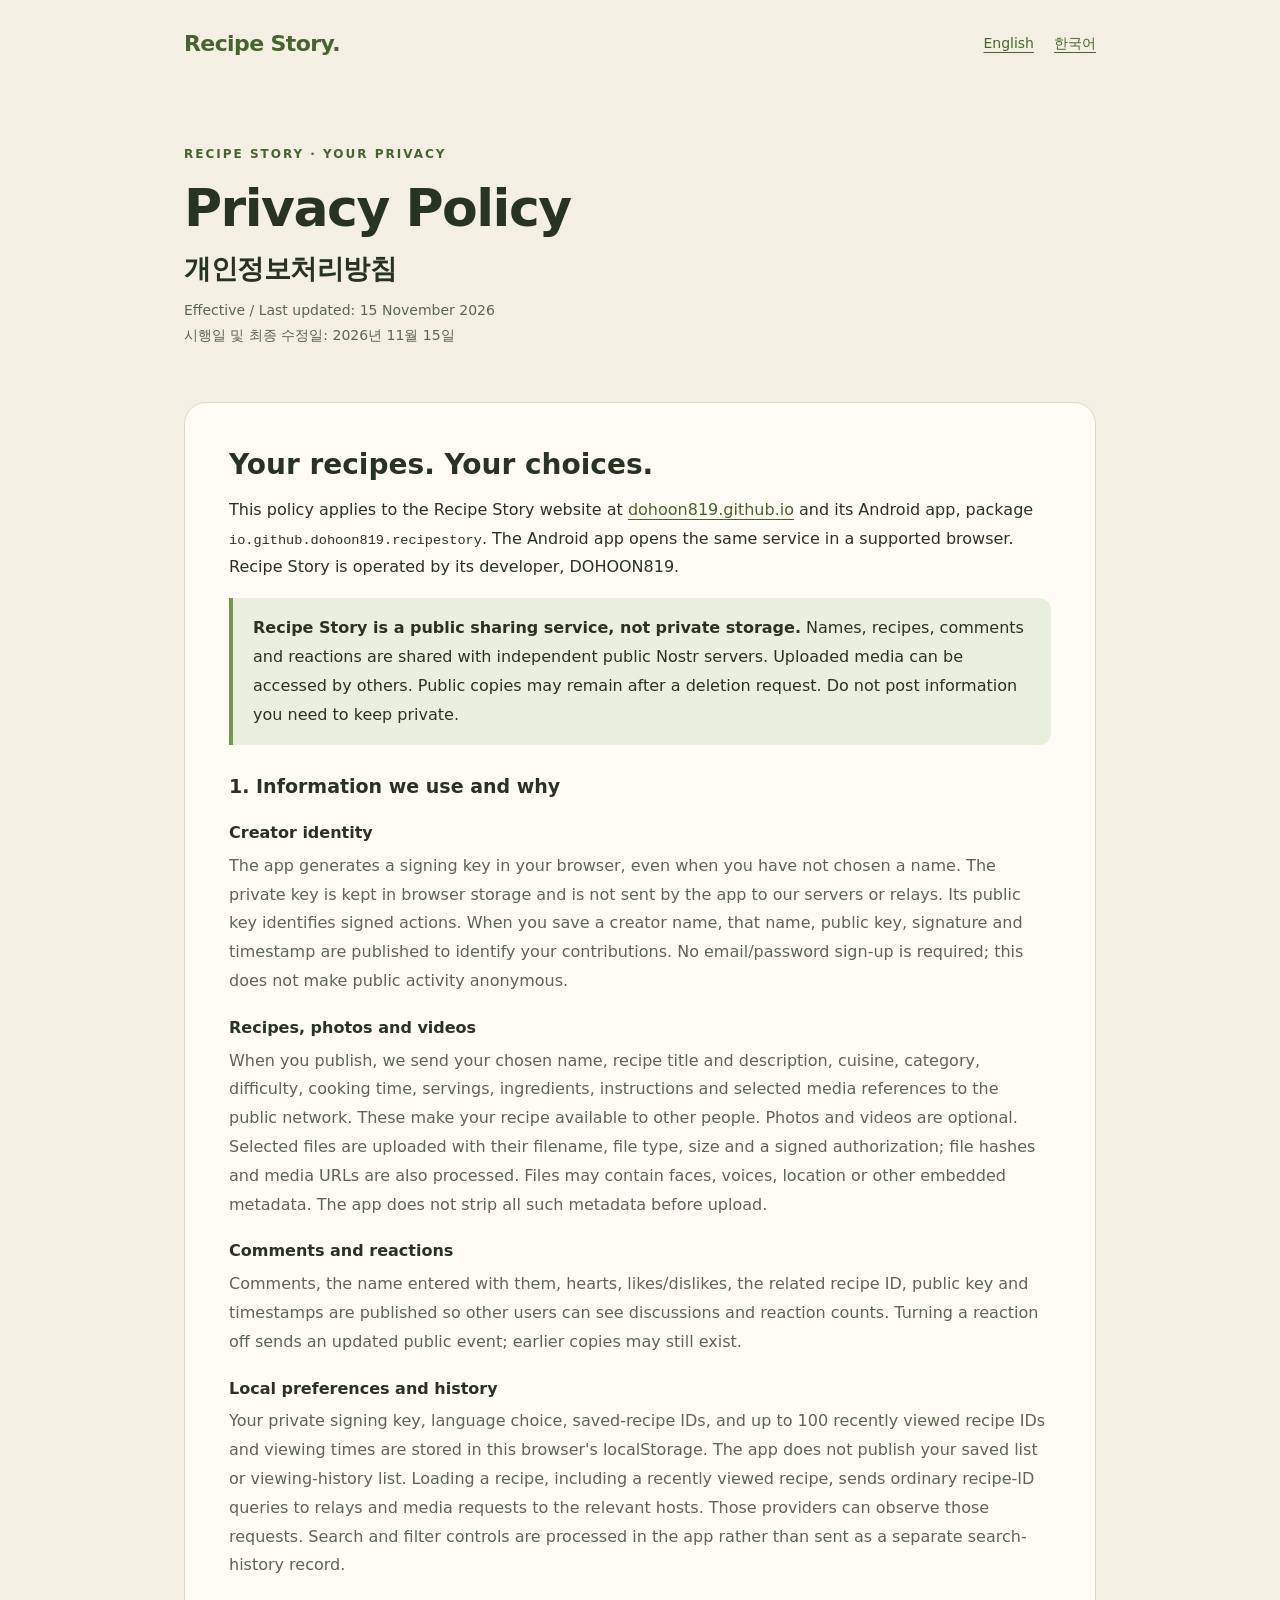
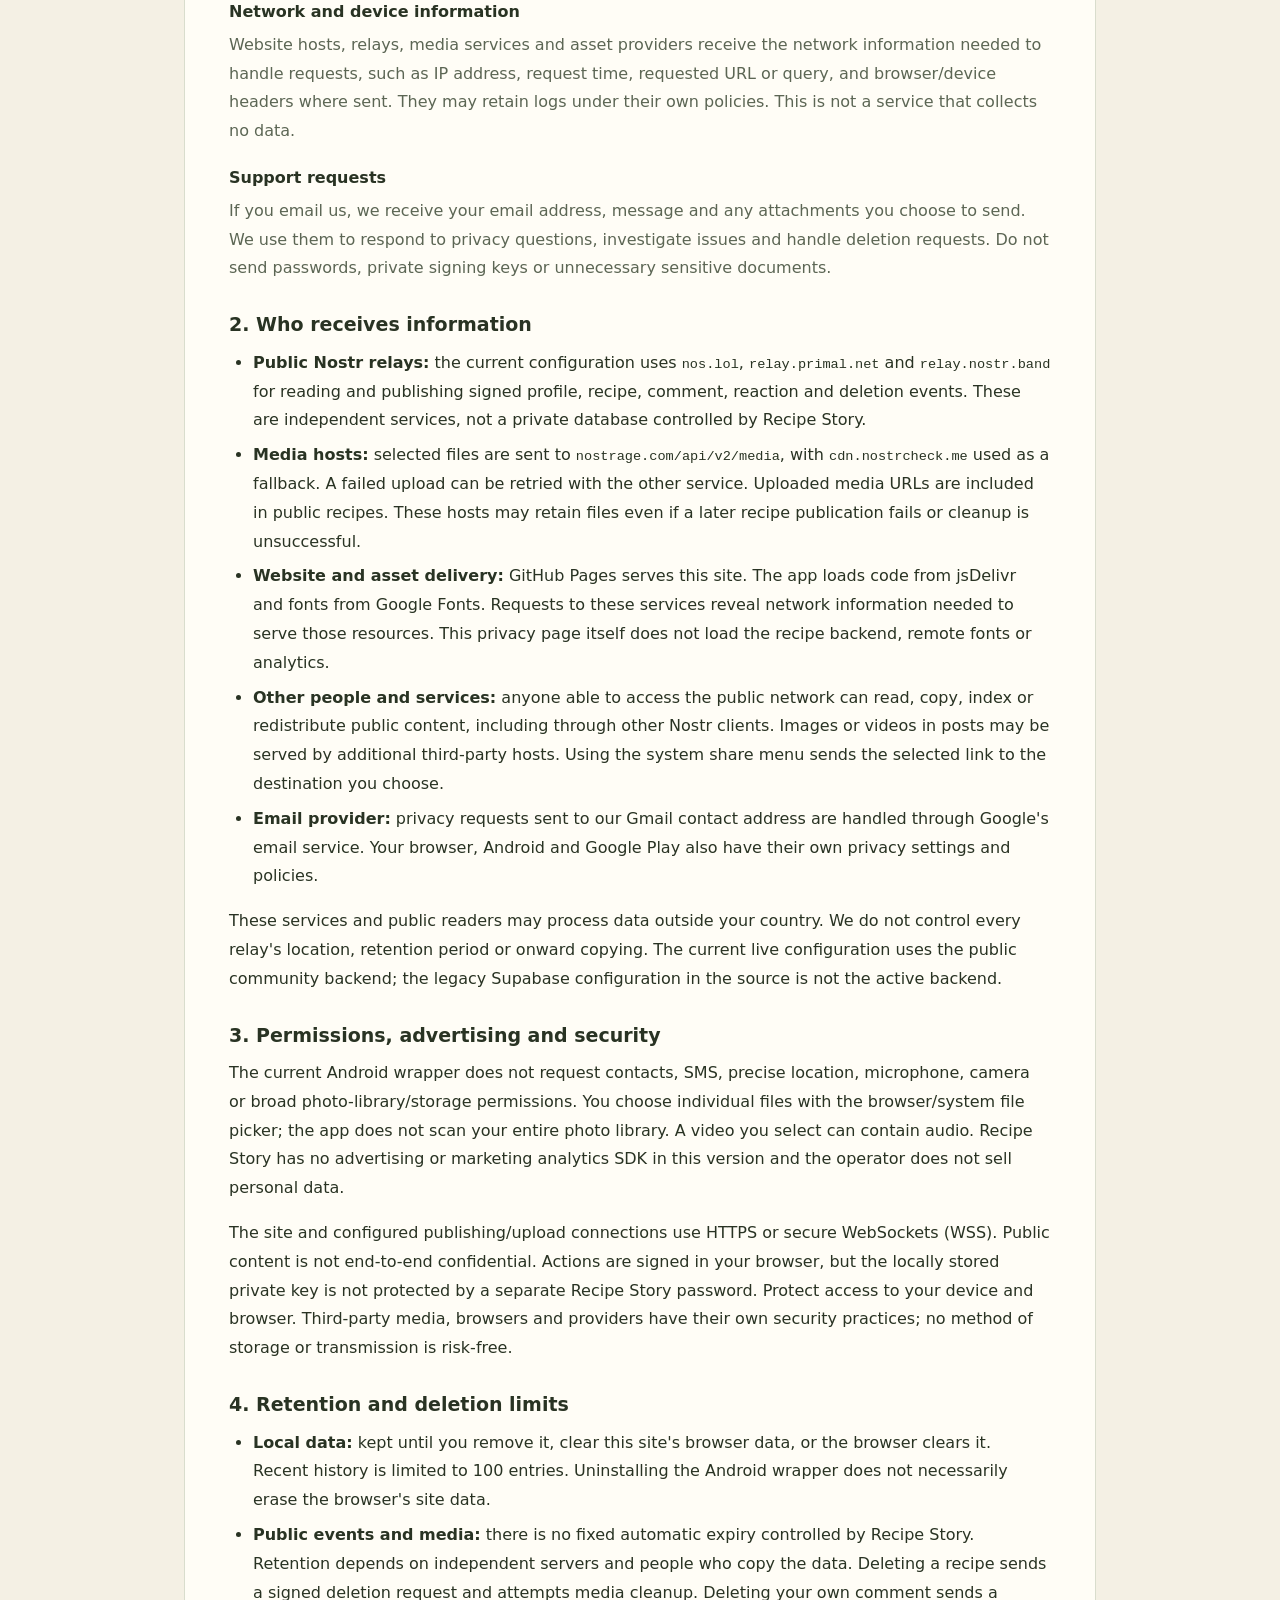
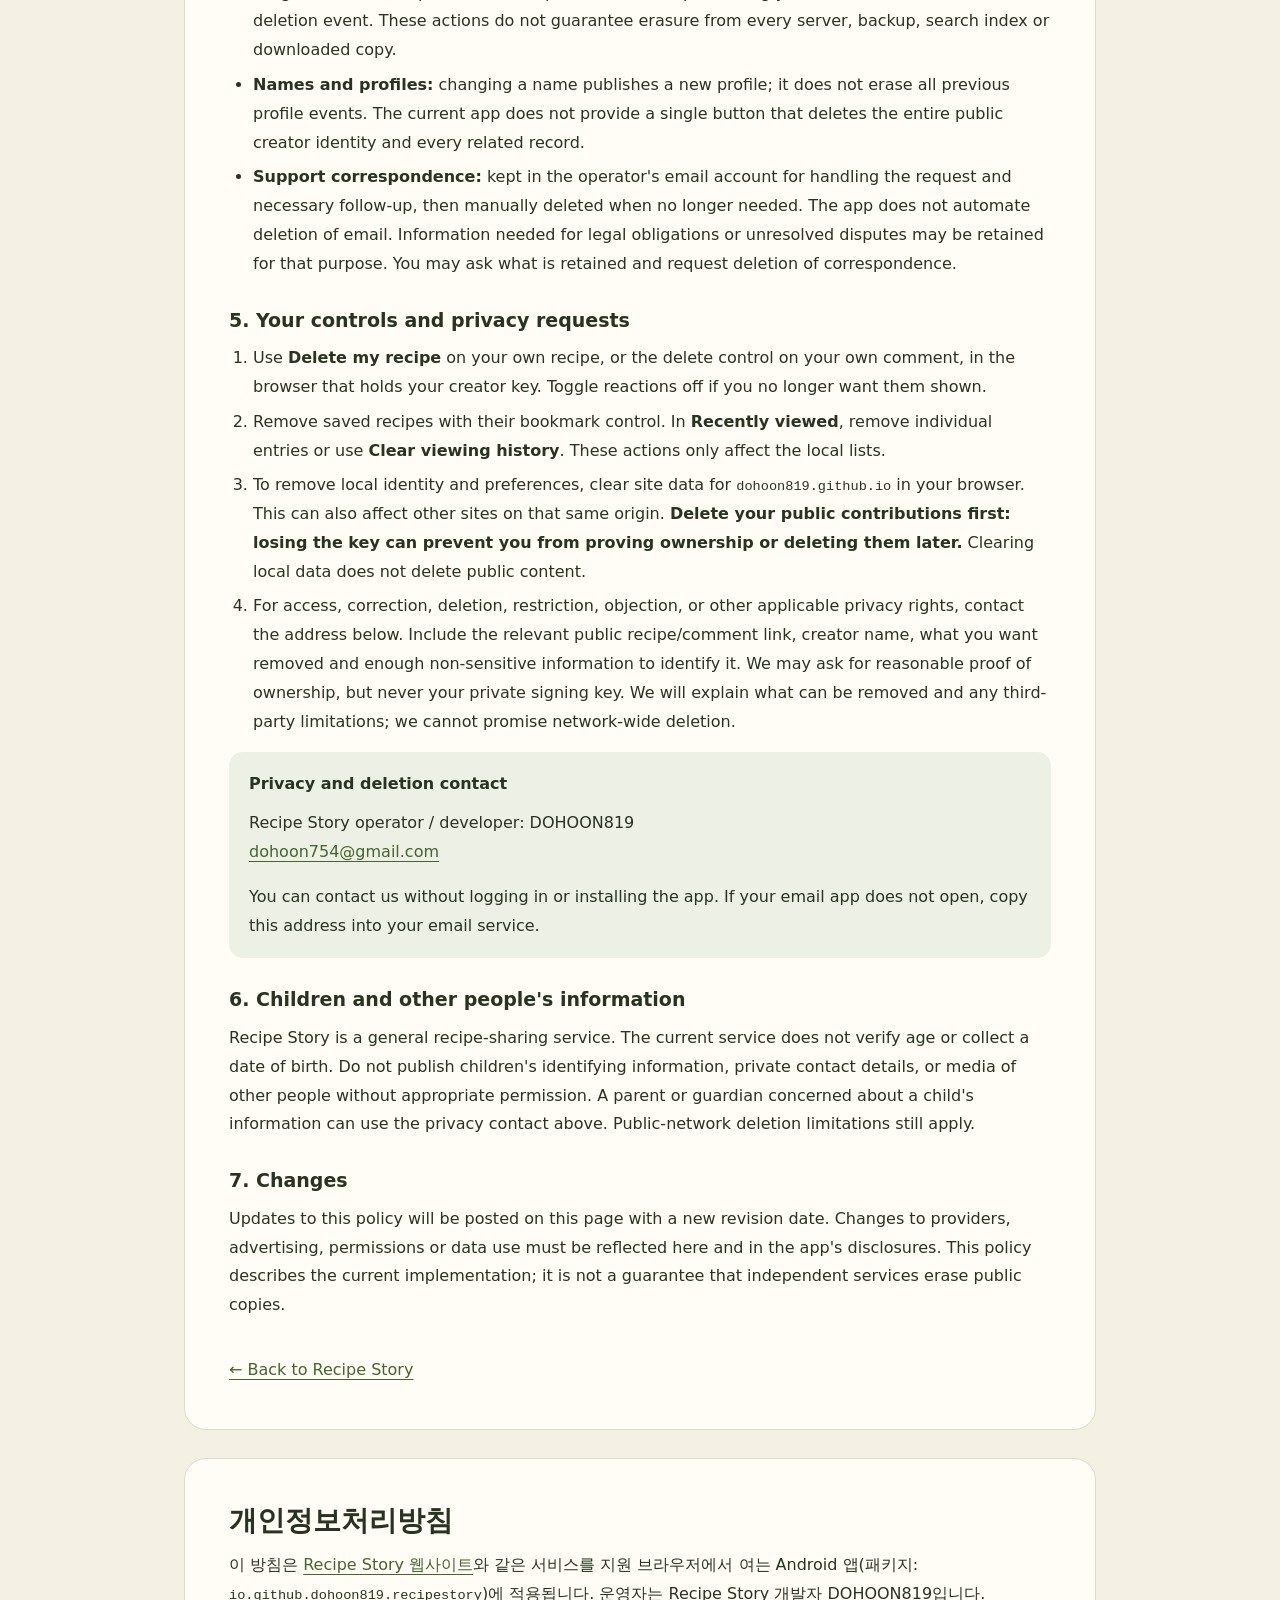
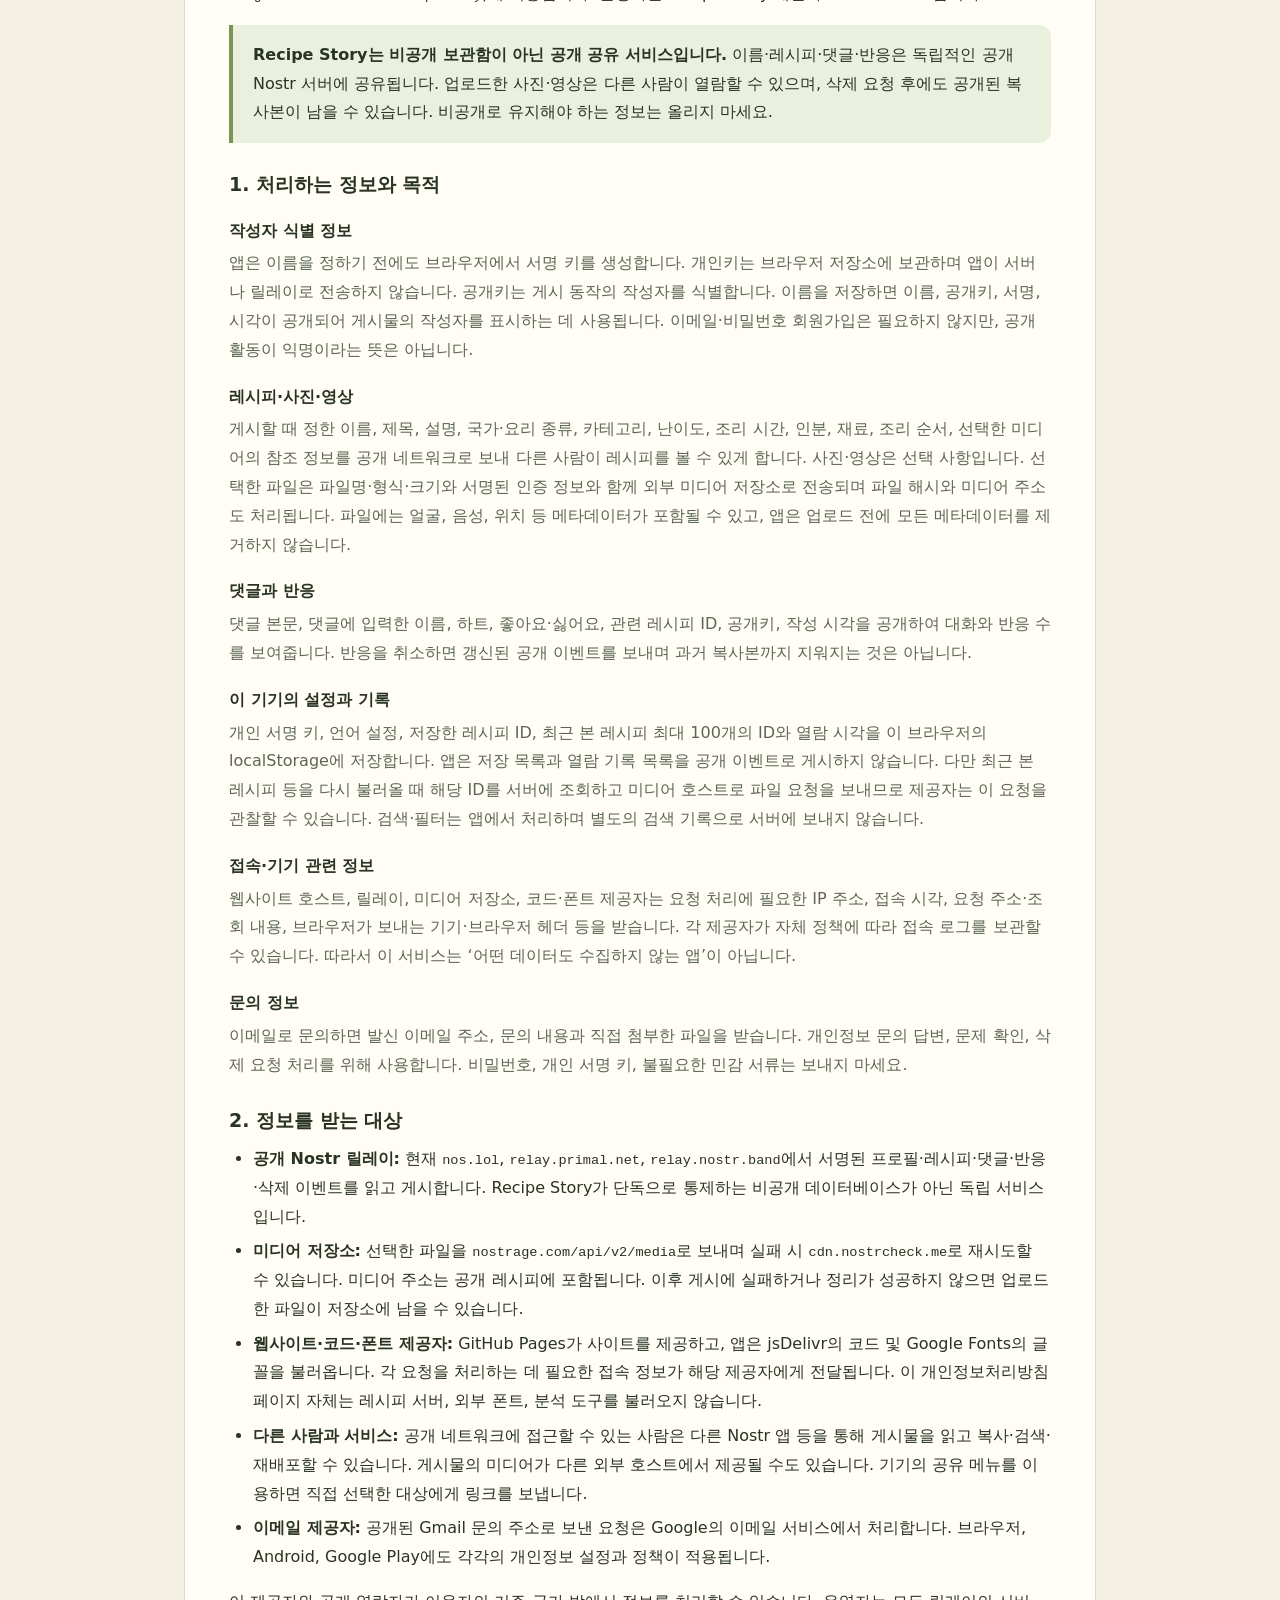
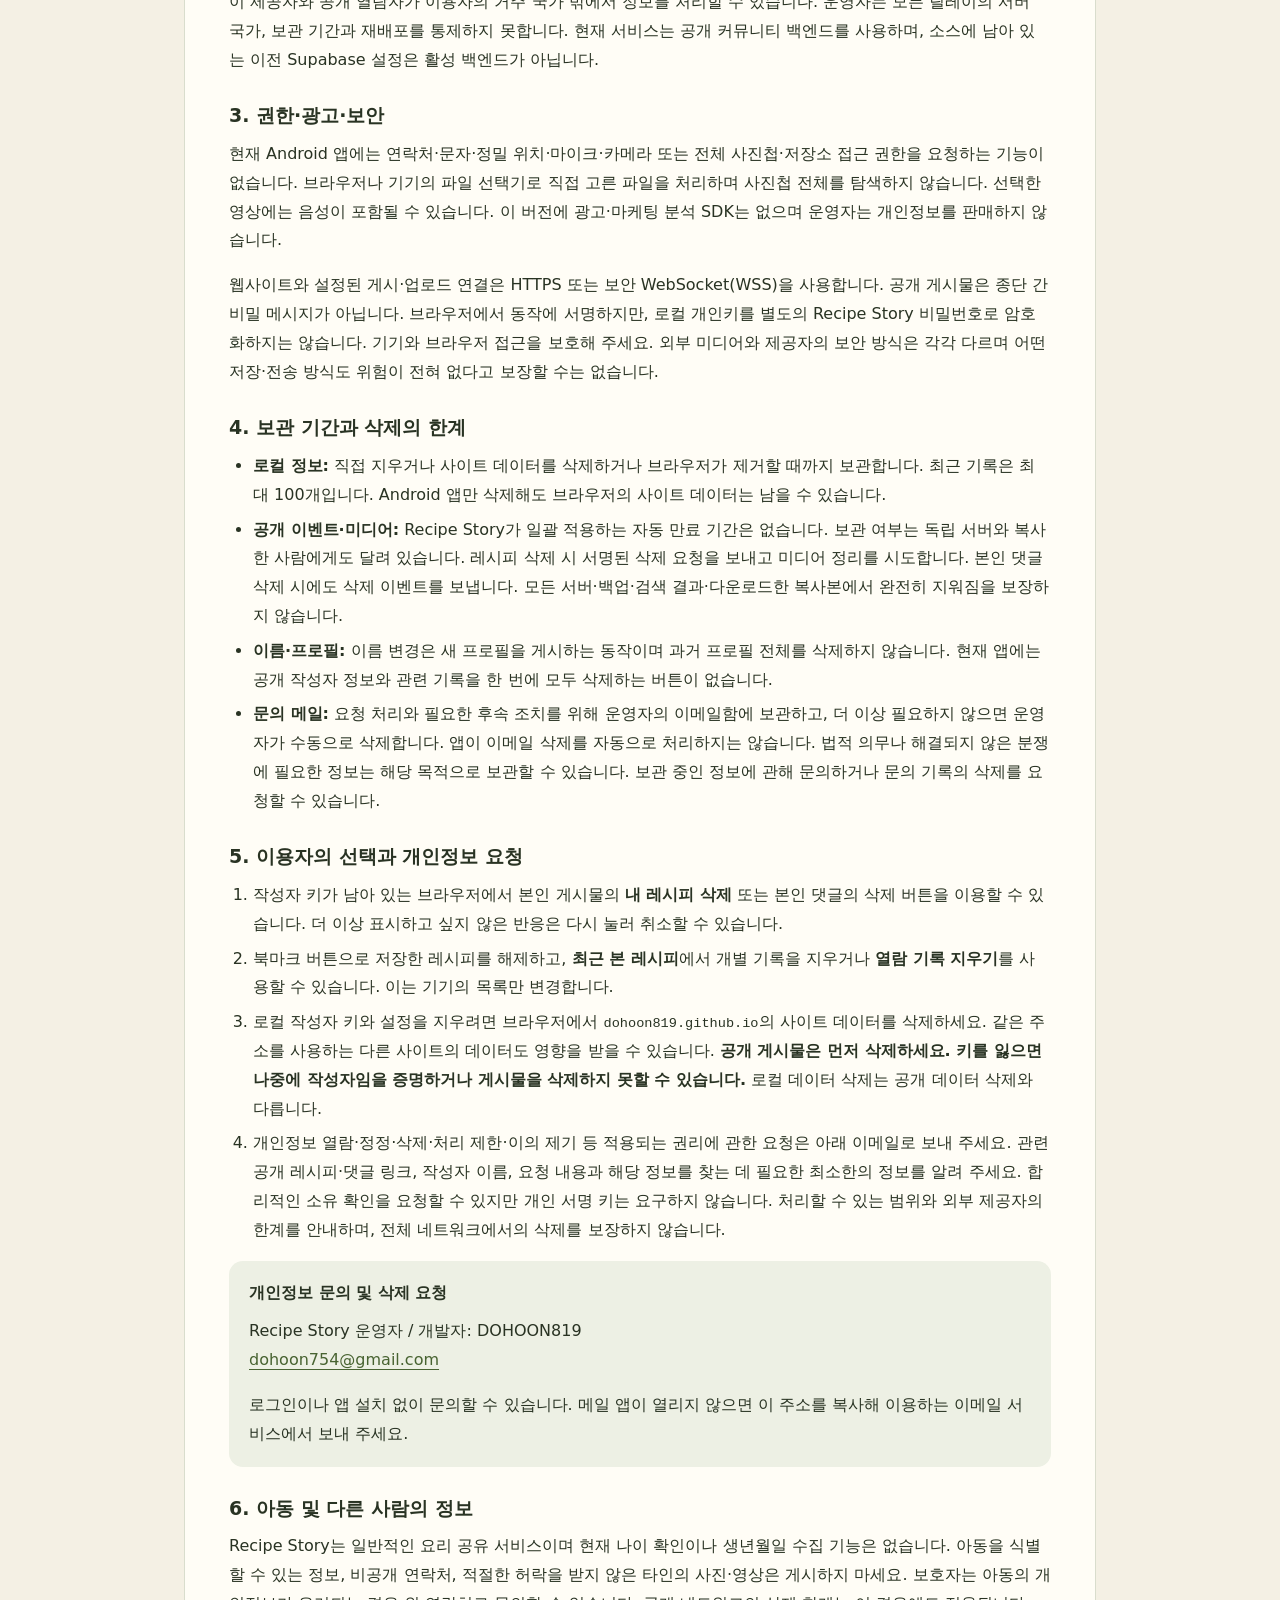
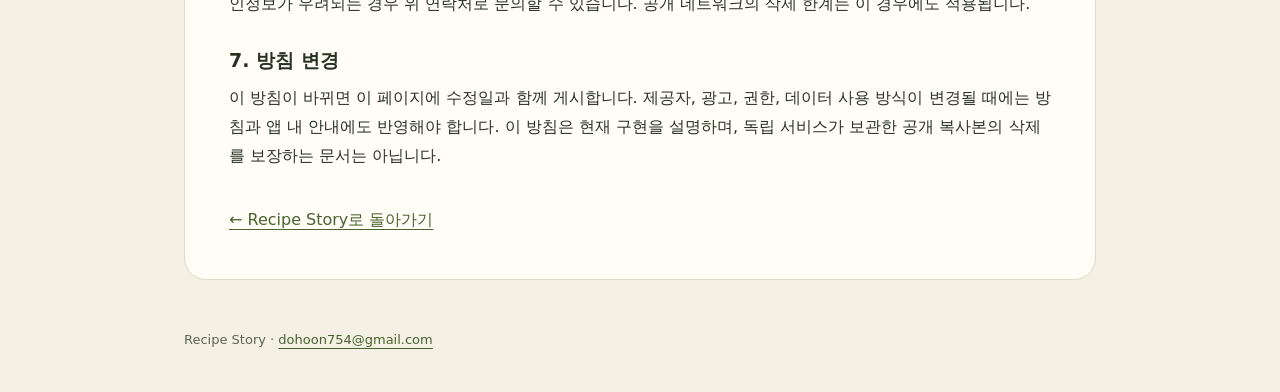
==== privacy.html @ b583bb75 "Move Recipe Story to the root GitHub Pages site" ====
<!doctype html>
<html lang="en">
<head>
  <meta charset="utf-8">
  <meta name="viewport" content="width=device-width, initial-scale=1">
  <meta name="theme-color" content="#789653">
  <meta name="description" content="Recipe Story Privacy Policy: public recipe sharing, photos and videos, local browser data, third-party services, retention and deletion requests. 개인정보처리방침.">
  <link rel="canonical" href="https://dohoon819.github.io/privacy.html">
  <link rel="icon" href="assets/favicon.svg" type="image/svg+xml">
  <title>Privacy Policy · 개인정보처리방침 | Recipe Story</title>
  <style>
    :root{color-scheme:light;--paper:#f4f0e4;--card:#fffdf6;--ink:#293323;--muted:#5c6654;--green:#486331;--line:#d9ddcd}
    *{box-sizing:border-box}html{scroll-padding-top:24px}body{margin:0;background:var(--paper);color:var(--ink);font:16px/1.8 system-ui,-apple-system,"Segoe UI",sans-serif}a{color:var(--green);text-underline-offset:4px;overflow-wrap:anywhere}a:hover{text-decoration-thickness:2px}a:focus-visible{outline:3px solid #789653;outline-offset:5px;border-radius:4px}header,main,footer{max-width:960px;margin:auto;padding:24px}header{display:flex;align-items:center;justify-content:space-between;gap:18px;flex-wrap:wrap}.brand{font-size:22px;font-weight:750;text-decoration:none;letter-spacing:-.6px}header nav{display:flex;gap:20px;font-size:14px}.intro{padding:32px 0 10px}.eyebrow{font-size:12px;font-weight:700;letter-spacing:2px;color:var(--green);margin:0}h1{font-size:clamp(32px,6vw,52px);line-height:1.15;letter-spacing:-1.5px;margin:14px 0}h1 small{display:block;font-size:.52em;letter-spacing:-.5px;margin-top:14px}h2{font-size:28px;line-height:1.3;margin:0 0 12px}h3{font-size:19px;line-height:1.45;margin:28px 0 10px}p,ul,ol{margin:10px 0 16px}li{margin:6px 0}ul,ol{padding-left:24px}.meta{color:var(--muted);font-size:14px}.policy{background:var(--card);border:1px solid var(--line);border-radius:22px;margin-top:28px;padding:clamp(22px,5vw,44px);overflow-wrap:anywhere}.summary{padding:16px 20px;border-left:4px solid #789653;background:#eaf0de;border-radius:0 12px 12px 0}.summary p{margin:0}.contact{background:#edf0e4;padding:18px 20px;border-radius:14px}.contact p:last-child{margin-bottom:0}dl{margin:0}dt{font-weight:700;margin-top:18px}dd{margin:4px 0 16px;color:var(--muted)}code{font-size:.85em;overflow-wrap:anywhere}.back{display:inline-block;margin-top:20px}footer{font-size:13px;color:var(--muted);padding-bottom:40px}@media(max-width:480px){header,main,footer{padding:18px}.intro{padding-top:16px}.policy{padding:22px 19px}body{font-size:15px}.summary,.contact{padding:14px}h2{font-size:25px}}
  </style>
</head>
<body>
  <header>
    <a class="brand" href="./">Recipe Story.</a>
    <nav aria-label="Policy languages"><a href="#en" lang="en">English</a><a href="#ko" lang="ko">한국어</a></nav>
  </header>
  <main>
    <div class="intro">
      <p class="eyebrow">RECIPE STORY · YOUR PRIVACY</p>
      <h1>Privacy Policy<small lang="ko">개인정보처리방침</small></h1>
      <p class="meta">Effective / Last updated: <time datetime="2026-11-15">15 November 2026</time><br><span lang="ko">시행일 및 최종 수정일: 2026년 11월 15일</span></p>
    </div>
    <article class="policy" id="en" lang="en" aria-labelledby="en-title">
      <h2 id="en-title">Your recipes. Your choices.</h2>
      <p>This policy applies to the Recipe Story website at <a href="https://dohoon819.github.io/">dohoon819.github.io</a> and its Android app, package <code>io.github.dohoon819.recipestory</code>. The Android app opens the same service in a supported browser. Recipe Story is operated by its developer, DOHOON819.</p>
      <div class="summary"><p><strong>Recipe Story is a public sharing service, not private storage.</strong> Names, recipes, comments and reactions are shared with independent public Nostr servers. Uploaded media can be accessed by others. Public copies may remain after a deletion request. Do not post information you need to keep private.</p></div>
      <h3>1. Information we use and why</h3>
      <dl>
        <dt>Creator identity</dt><dd>The app generates a signing key in your browser, even when you have not chosen a name. The private key is kept in browser storage and is not sent by the app to our servers or relays. Its public key identifies signed actions. When you save a creator name, that name, public key, signature and timestamp are published to identify your contributions. No email/password sign-up is required; this does not make public activity anonymous.</dd>
        <dt>Recipes, photos and videos</dt><dd>When you publish, we send your chosen name, recipe title and description, cuisine, category, difficulty, cooking time, servings, ingredients, instructions and selected media references to the public network. These make your recipe available to other people. Photos and videos are optional. Selected files are uploaded with their filename, file type, size and a signed authorization; file hashes and media URLs are also processed. Files may contain faces, voices, location or other embedded metadata. The app does not strip all such metadata before upload.</dd>
        <dt>Comments and reactions</dt><dd>Comments, the name entered with them, hearts, likes/dislikes, the related recipe ID, public key and timestamps are published so other users can see discussions and reaction counts. Turning a reaction off sends an updated public event; earlier copies may still exist.</dd>
        <dt>Local preferences and history</dt><dd>Your private signing key, language choice, saved-recipe IDs, and up to 100 recently viewed recipe IDs and viewing times are stored in this browser's localStorage. The app does not publish your saved list or viewing-history list. Loading a recipe, including a recently viewed recipe, sends ordinary recipe-ID queries to relays and media requests to the relevant hosts. Those providers can observe those requests. Search and filter controls are processed in the app rather than sent as a separate search-history record.</dd>
        <dt>Network and device information</dt><dd>Website hosts, relays, media services and asset providers receive the network information needed to handle requests, such as IP address, request time, requested URL or query, and browser/device headers where sent. They may retain logs under their own policies. This is not a service that collects no data.</dd>
        <dt>Support requests</dt><dd>If you email us, we receive your email address, message and any attachments you choose to send. We use them to respond to privacy questions, investigate issues and handle deletion requests. Do not send passwords, private signing keys or unnecessary sensitive documents.</dd>
      </dl>
      <h3>2. Who receives information</h3>
      <ul>
        <li><strong>Public Nostr relays:</strong> the current configuration uses <code>nos.lol</code>, <code>relay.primal.net</code> and <code>relay.nostr.band</code> for reading and publishing signed profile, recipe, comment, reaction and deletion events. These are independent services, not a private database controlled by Recipe Story.</li>
        <li><strong>Media hosts:</strong> selected files are sent to <code>nostrage.com/api/v2/media</code>, with <code>cdn.nostrcheck.me</code> used as a fallback. A failed upload can be retried with the other service. Uploaded media URLs are included in public recipes. These hosts may retain files even if a later recipe publication fails or cleanup is unsuccessful.</li>
        <li><strong>Website and asset delivery:</strong> GitHub Pages serves this site. The app loads code from jsDelivr and fonts from Google Fonts. Requests to these services reveal network information needed to serve those resources. This privacy page itself does not load the recipe backend, remote fonts or analytics.</li>
        <li><strong>Other people and services:</strong> anyone able to access the public network can read, copy, index or redistribute public content, including through other Nostr clients. Images or videos in posts may be served by additional third-party hosts. Using the system share menu sends the selected link to the destination you choose.</li>
        <li><strong>Email provider:</strong> privacy requests sent to our Gmail contact address are handled through Google's email service. Your browser, Android and Google Play also have their own privacy settings and policies.</li>
      </ul>
      <p>These services and public readers may process data outside your country. We do not control every relay's location, retention period or onward copying. The current live configuration uses the public community backend; the legacy Supabase configuration in the source is not the active backend.</p>
      <h3>3. Permissions, advertising and security</h3>
      <p>The current Android wrapper does not request contacts, SMS, precise location, microphone, camera or broad photo-library/storage permissions. You choose individual files with the browser/system file picker; the app does not scan your entire photo library. A video you select can contain audio. Recipe Story has no advertising or marketing analytics SDK in this version and the operator does not sell personal data.</p>
      <p>The site and configured publishing/upload connections use HTTPS or secure WebSockets (WSS). Public content is not end-to-end confidential. Actions are signed in your browser, but the locally stored private key is not protected by a separate Recipe Story password. Protect access to your device and browser. Third-party media, browsers and providers have their own security practices; no method of storage or transmission is risk-free.</p>
      <h3>4. Retention and deletion limits</h3>
      <ul>
        <li><strong>Local data:</strong> kept until you remove it, clear this site's browser data, or the browser clears it. Recent history is limited to 100 entries. Uninstalling the Android wrapper does not necessarily erase the browser's site data.</li>
        <li><strong>Public events and media:</strong> there is no fixed automatic expiry controlled by Recipe Story. Retention depends on independent servers and people who copy the data. Deleting a recipe sends a signed deletion request and attempts media cleanup. Deleting your own comment sends a deletion event. These actions do not guarantee erasure from every server, backup, search index or downloaded copy.</li>
        <li><strong>Names and profiles:</strong> changing a name publishes a new profile; it does not erase all previous profile events. The current app does not provide a single button that deletes the entire public creator identity and every related record.</li>
        <li><strong>Support correspondence:</strong> kept in the operator's email account for handling the request and necessary follow-up, then manually deleted when no longer needed. The app does not automate deletion of email. Information needed for legal obligations or unresolved disputes may be retained for that purpose. You may ask what is retained and request deletion of correspondence.</li>
      </ul>
      <h3 id="deletion-en">5. Your controls and privacy requests</h3>
      <ol>
        <li>Use <strong>Delete my recipe</strong> on your own recipe, or the delete control on your own comment, in the browser that holds your creator key. Toggle reactions off if you no longer want them shown.</li>
        <li>Remove saved recipes with their bookmark control. In <strong>Recently viewed</strong>, remove individual entries or use <strong>Clear viewing history</strong>. These actions only affect the local lists.</li>
        <li>To remove local identity and preferences, clear site data for <code>dohoon819.github.io</code> in your browser. This can also affect other sites on that same origin. <strong>Delete your public contributions first: losing the key can prevent you from proving ownership or deleting them later.</strong> Clearing local data does not delete public content.</li>
        <li>For access, correction, deletion, restriction, objection, or other applicable privacy rights, contact the address below. Include the relevant public recipe/comment link, creator name, what you want removed and enough non-sensitive information to identify it. We may ask for reasonable proof of ownership, but never your private signing key. We will explain what can be removed and any third-party limitations; we cannot promise network-wide deletion.</li>
      </ol>
      <div class="contact" id="contact-en"><strong>Privacy and deletion contact</strong><p>Recipe Story operator / developer: DOHOON819<br><a href="mailto:dohoon754@gmail.com?subject=Recipe%20Story%20privacy%20request">dohoon754@gmail.com</a></p><p>You can contact us without logging in or installing the app. If your email app does not open, copy this address into your email service.</p></div>
      <h3>6. Children and other people's information</h3>
      <p>Recipe Story is a general recipe-sharing service. The current service does not verify age or collect a date of birth. Do not publish children's identifying information, private contact details, or media of other people without appropriate permission. A parent or guardian concerned about a child's information can use the privacy contact above. Public-network deletion limitations still apply.</p>
      <h3>7. Changes</h3>
      <p>Updates to this policy will be posted on this page with a new revision date. Changes to providers, advertising, permissions or data use must be reflected here and in the app's disclosures. This policy describes the current implementation; it is not a guarantee that independent services erase public copies.</p>
      <a class="back" href="./">← Back to Recipe Story</a>
    </article>
    <article class="policy" id="ko" lang="ko" aria-labelledby="ko-title">
      <h2 id="ko-title">개인정보처리방침</h2>
      <p>이 방침은 <a href="https://dohoon819.github.io/">Recipe Story 웹사이트</a>와 같은 서비스를 지원 브라우저에서 여는 Android 앱(패키지: <code>io.github.dohoon819.recipestory</code>)에 적용됩니다. 운영자는 Recipe Story 개발자 DOHOON819입니다.</p>
      <div class="summary"><p><strong>Recipe Story는 비공개 보관함이 아닌 공개 공유 서비스입니다.</strong> 이름·레시피·댓글·반응은 독립적인 공개 Nostr 서버에 공유됩니다. 업로드한 사진·영상은 다른 사람이 열람할 수 있으며, 삭제 요청 후에도 공개된 복사본이 남을 수 있습니다. 비공개로 유지해야 하는 정보는 올리지 마세요.</p></div>
      <h3>1. 처리하는 정보와 목적</h3>
      <dl>
        <dt>작성자 식별 정보</dt><dd>앱은 이름을 정하기 전에도 브라우저에서 서명 키를 생성합니다. 개인키는 브라우저 저장소에 보관하며 앱이 서버나 릴레이로 전송하지 않습니다. 공개키는 게시 동작의 작성자를 식별합니다. 이름을 저장하면 이름, 공개키, 서명, 시각이 공개되어 게시물의 작성자를 표시하는 데 사용됩니다. 이메일·비밀번호 회원가입은 필요하지 않지만, 공개 활동이 익명이라는 뜻은 아닙니다.</dd>
        <dt>레시피·사진·영상</dt><dd>게시할 때 정한 이름, 제목, 설명, 국가·요리 종류, 카테고리, 난이도, 조리 시간, 인분, 재료, 조리 순서, 선택한 미디어의 참조 정보를 공개 네트워크로 보내 다른 사람이 레시피를 볼 수 있게 합니다. 사진·영상은 선택 사항입니다. 선택한 파일은 파일명·형식·크기와 서명된 인증 정보와 함께 외부 미디어 저장소로 전송되며 파일 해시와 미디어 주소도 처리됩니다. 파일에는 얼굴, 음성, 위치 등 메타데이터가 포함될 수 있고, 앱은 업로드 전에 모든 메타데이터를 제거하지 않습니다.</dd>
        <dt>댓글과 반응</dt><dd>댓글 본문, 댓글에 입력한 이름, 하트, 좋아요·싫어요, 관련 레시피 ID, 공개키, 작성 시각을 공개하여 대화와 반응 수를 보여줍니다. 반응을 취소하면 갱신된 공개 이벤트를 보내며 과거 복사본까지 지워지는 것은 아닙니다.</dd>
        <dt>이 기기의 설정과 기록</dt><dd>개인 서명 키, 언어 설정, 저장한 레시피 ID, 최근 본 레시피 최대 100개의 ID와 열람 시각을 이 브라우저의 localStorage에 저장합니다. 앱은 저장 목록과 열람 기록 목록을 공개 이벤트로 게시하지 않습니다. 다만 최근 본 레시피 등을 다시 불러올 때 해당 ID를 서버에 조회하고 미디어 호스트로 파일 요청을 보내므로 제공자는 이 요청을 관찰할 수 있습니다. 검색·필터는 앱에서 처리하며 별도의 검색 기록으로 서버에 보내지 않습니다.</dd>
        <dt>접속·기기 관련 정보</dt><dd>웹사이트 호스트, 릴레이, 미디어 저장소, 코드·폰트 제공자는 요청 처리에 필요한 IP 주소, 접속 시각, 요청 주소·조회 내용, 브라우저가 보내는 기기·브라우저 헤더 등을 받습니다. 각 제공자가 자체 정책에 따라 접속 로그를 보관할 수 있습니다. 따라서 이 서비스는 ‘어떤 데이터도 수집하지 않는 앱’이 아닙니다.</dd>
        <dt>문의 정보</dt><dd>이메일로 문의하면 발신 이메일 주소, 문의 내용과 직접 첨부한 파일을 받습니다. 개인정보 문의 답변, 문제 확인, 삭제 요청 처리를 위해 사용합니다. 비밀번호, 개인 서명 키, 불필요한 민감 서류는 보내지 마세요.</dd>
      </dl>
      <h3>2. 정보를 받는 대상</h3>
      <ul>
        <li><strong>공개 Nostr 릴레이:</strong> 현재 <code>nos.lol</code>, <code>relay.primal.net</code>, <code>relay.nostr.band</code>에서 서명된 프로필·레시피·댓글·반응·삭제 이벤트를 읽고 게시합니다. Recipe Story가 단독으로 통제하는 비공개 데이터베이스가 아닌 독립 서비스입니다.</li>
        <li><strong>미디어 저장소:</strong> 선택한 파일을 <code>nostrage.com/api/v2/media</code>로 보내며 실패 시 <code>cdn.nostrcheck.me</code>로 재시도할 수 있습니다. 미디어 주소는 공개 레시피에 포함됩니다. 이후 게시에 실패하거나 정리가 성공하지 않으면 업로드한 파일이 저장소에 남을 수 있습니다.</li>
        <li><strong>웹사이트·코드·폰트 제공자:</strong> GitHub Pages가 사이트를 제공하고, 앱은 jsDelivr의 코드 및 Google Fonts의 글꼴을 불러옵니다. 각 요청을 처리하는 데 필요한 접속 정보가 해당 제공자에게 전달됩니다. 이 개인정보처리방침 페이지 자체는 레시피 서버, 외부 폰트, 분석 도구를 불러오지 않습니다.</li>
        <li><strong>다른 사람과 서비스:</strong> 공개 네트워크에 접근할 수 있는 사람은 다른 Nostr 앱 등을 통해 게시물을 읽고 복사·검색·재배포할 수 있습니다. 게시물의 미디어가 다른 외부 호스트에서 제공될 수도 있습니다. 기기의 공유 메뉴를 이용하면 직접 선택한 대상에게 링크를 보냅니다.</li>
        <li><strong>이메일 제공자:</strong> 공개된 Gmail 문의 주소로 보낸 요청은 Google의 이메일 서비스에서 처리합니다. 브라우저, Android, Google Play에도 각각의 개인정보 설정과 정책이 적용됩니다.</li>
      </ul>
      <p>이 제공자와 공개 열람자가 이용자의 거주 국가 밖에서 정보를 처리할 수 있습니다. 운영자는 모든 릴레이의 서버 국가, 보관 기간과 재배포를 통제하지 못합니다. 현재 서비스는 공개 커뮤니티 백엔드를 사용하며, 소스에 남아 있는 이전 Supabase 설정은 활성 백엔드가 아닙니다.</p>
      <h3>3. 권한·광고·보안</h3>
      <p>현재 Android 앱에는 연락처·문자·정밀 위치·마이크·카메라 또는 전체 사진첩·저장소 접근 권한을 요청하는 기능이 없습니다. 브라우저나 기기의 파일 선택기로 직접 고른 파일을 처리하며 사진첩 전체를 탐색하지 않습니다. 선택한 영상에는 음성이 포함될 수 있습니다. 이 버전에 광고·마케팅 분석 SDK는 없으며 운영자는 개인정보를 판매하지 않습니다.</p>
      <p>웹사이트와 설정된 게시·업로드 연결은 HTTPS 또는 보안 WebSocket(WSS)을 사용합니다. 공개 게시물은 종단 간 비밀 메시지가 아닙니다. 브라우저에서 동작에 서명하지만, 로컬 개인키를 별도의 Recipe Story 비밀번호로 암호화하지는 않습니다. 기기와 브라우저 접근을 보호해 주세요. 외부 미디어와 제공자의 보안 방식은 각각 다르며 어떤 저장·전송 방식도 위험이 전혀 없다고 보장할 수는 없습니다.</p>
      <h3>4. 보관 기간과 삭제의 한계</h3>
      <ul>
        <li><strong>로컬 정보:</strong> 직접 지우거나 사이트 데이터를 삭제하거나 브라우저가 제거할 때까지 보관합니다. 최근 기록은 최대 100개입니다. Android 앱만 삭제해도 브라우저의 사이트 데이터는 남을 수 있습니다.</li>
        <li><strong>공개 이벤트·미디어:</strong> Recipe Story가 일괄 적용하는 자동 만료 기간은 없습니다. 보관 여부는 독립 서버와 복사한 사람에게도 달려 있습니다. 레시피 삭제 시 서명된 삭제 요청을 보내고 미디어 정리를 시도합니다. 본인 댓글 삭제 시에도 삭제 이벤트를 보냅니다. 모든 서버·백업·검색 결과·다운로드한 복사본에서 완전히 지워짐을 보장하지 않습니다.</li>
        <li><strong>이름·프로필:</strong> 이름 변경은 새 프로필을 게시하는 동작이며 과거 프로필 전체를 삭제하지 않습니다. 현재 앱에는 공개 작성자 정보와 관련 기록을 한 번에 모두 삭제하는 버튼이 없습니다.</li>
        <li><strong>문의 메일:</strong> 요청 처리와 필요한 후속 조치를 위해 운영자의 이메일함에 보관하고, 더 이상 필요하지 않으면 운영자가 수동으로 삭제합니다. 앱이 이메일 삭제를 자동으로 처리하지는 않습니다. 법적 의무나 해결되지 않은 분쟁에 필요한 정보는 해당 목적으로 보관할 수 있습니다. 보관 중인 정보에 관해 문의하거나 문의 기록의 삭제를 요청할 수 있습니다.</li>
      </ul>
      <h3 id="deletion-ko">5. 이용자의 선택과 개인정보 요청</h3>
      <ol>
        <li>작성자 키가 남아 있는 브라우저에서 본인 게시물의 <strong>내 레시피 삭제</strong> 또는 본인 댓글의 삭제 버튼을 이용할 수 있습니다. 더 이상 표시하고 싶지 않은 반응은 다시 눌러 취소할 수 있습니다.</li>
        <li>북마크 버튼으로 저장한 레시피를 해제하고, <strong>최근 본 레시피</strong>에서 개별 기록을 지우거나 <strong>열람 기록 지우기</strong>를 사용할 수 있습니다. 이는 기기의 목록만 변경합니다.</li>
        <li>로컬 작성자 키와 설정을 지우려면 브라우저에서 <code>dohoon819.github.io</code>의 사이트 데이터를 삭제하세요. 같은 주소를 사용하는 다른 사이트의 데이터도 영향을 받을 수 있습니다. <strong>공개 게시물은 먼저 삭제하세요. 키를 잃으면 나중에 작성자임을 증명하거나 게시물을 삭제하지 못할 수 있습니다.</strong> 로컬 데이터 삭제는 공개 데이터 삭제와 다릅니다.</li>
        <li>개인정보 열람·정정·삭제·처리 제한·이의 제기 등 적용되는 권리에 관한 요청은 아래 이메일로 보내 주세요. 관련 공개 레시피·댓글 링크, 작성자 이름, 요청 내용과 해당 정보를 찾는 데 필요한 최소한의 정보를 알려 주세요. 합리적인 소유 확인을 요청할 수 있지만 개인 서명 키는 요구하지 않습니다. 처리할 수 있는 범위와 외부 제공자의 한계를 안내하며, 전체 네트워크에서의 삭제를 보장하지 않습니다.</li>
      </ol>
      <div class="contact" id="contact-ko"><strong>개인정보 문의 및 삭제 요청</strong><p>Recipe Story 운영자 / 개발자: DOHOON819<br><a href="mailto:dohoon754@gmail.com?subject=Recipe%20Story%20privacy%20request">dohoon754@gmail.com</a></p><p>로그인이나 앱 설치 없이 문의할 수 있습니다. 메일 앱이 열리지 않으면 이 주소를 복사해 이용하는 이메일 서비스에서 보내 주세요.</p></div>
      <h3>6. 아동 및 다른 사람의 정보</h3>
      <p>Recipe Story는 일반적인 요리 공유 서비스이며 현재 나이 확인이나 생년월일 수집 기능은 없습니다. 아동을 식별할 수 있는 정보, 비공개 연락처, 적절한 허락을 받지 않은 타인의 사진·영상은 게시하지 마세요. 보호자는 아동의 개인정보가 우려되는 경우 위 연락처로 문의할 수 있습니다. 공개 네트워크의 삭제 한계는 이 경우에도 적용됩니다.</p>
      <h3>7. 방침 변경</h3>
      <p>이 방침이 바뀌면 이 페이지에 수정일과 함께 게시합니다. 제공자, 광고, 권한, 데이터 사용 방식이 변경될 때에는 방침과 앱 내 안내에도 반영해야 합니다. 이 방침은 현재 구현을 설명하며, 독립 서비스가 보관한 공개 복사본의 삭제를 보장하는 문서는 아닙니다.</p>
      <a class="back" href="./">← Recipe Story로 돌아가기</a>
    </article>
  </main>
  <footer>Recipe Story · <a href="mailto:dohoon754@gmail.com">dohoon754@gmail.com</a></footer>
</body>
</html>
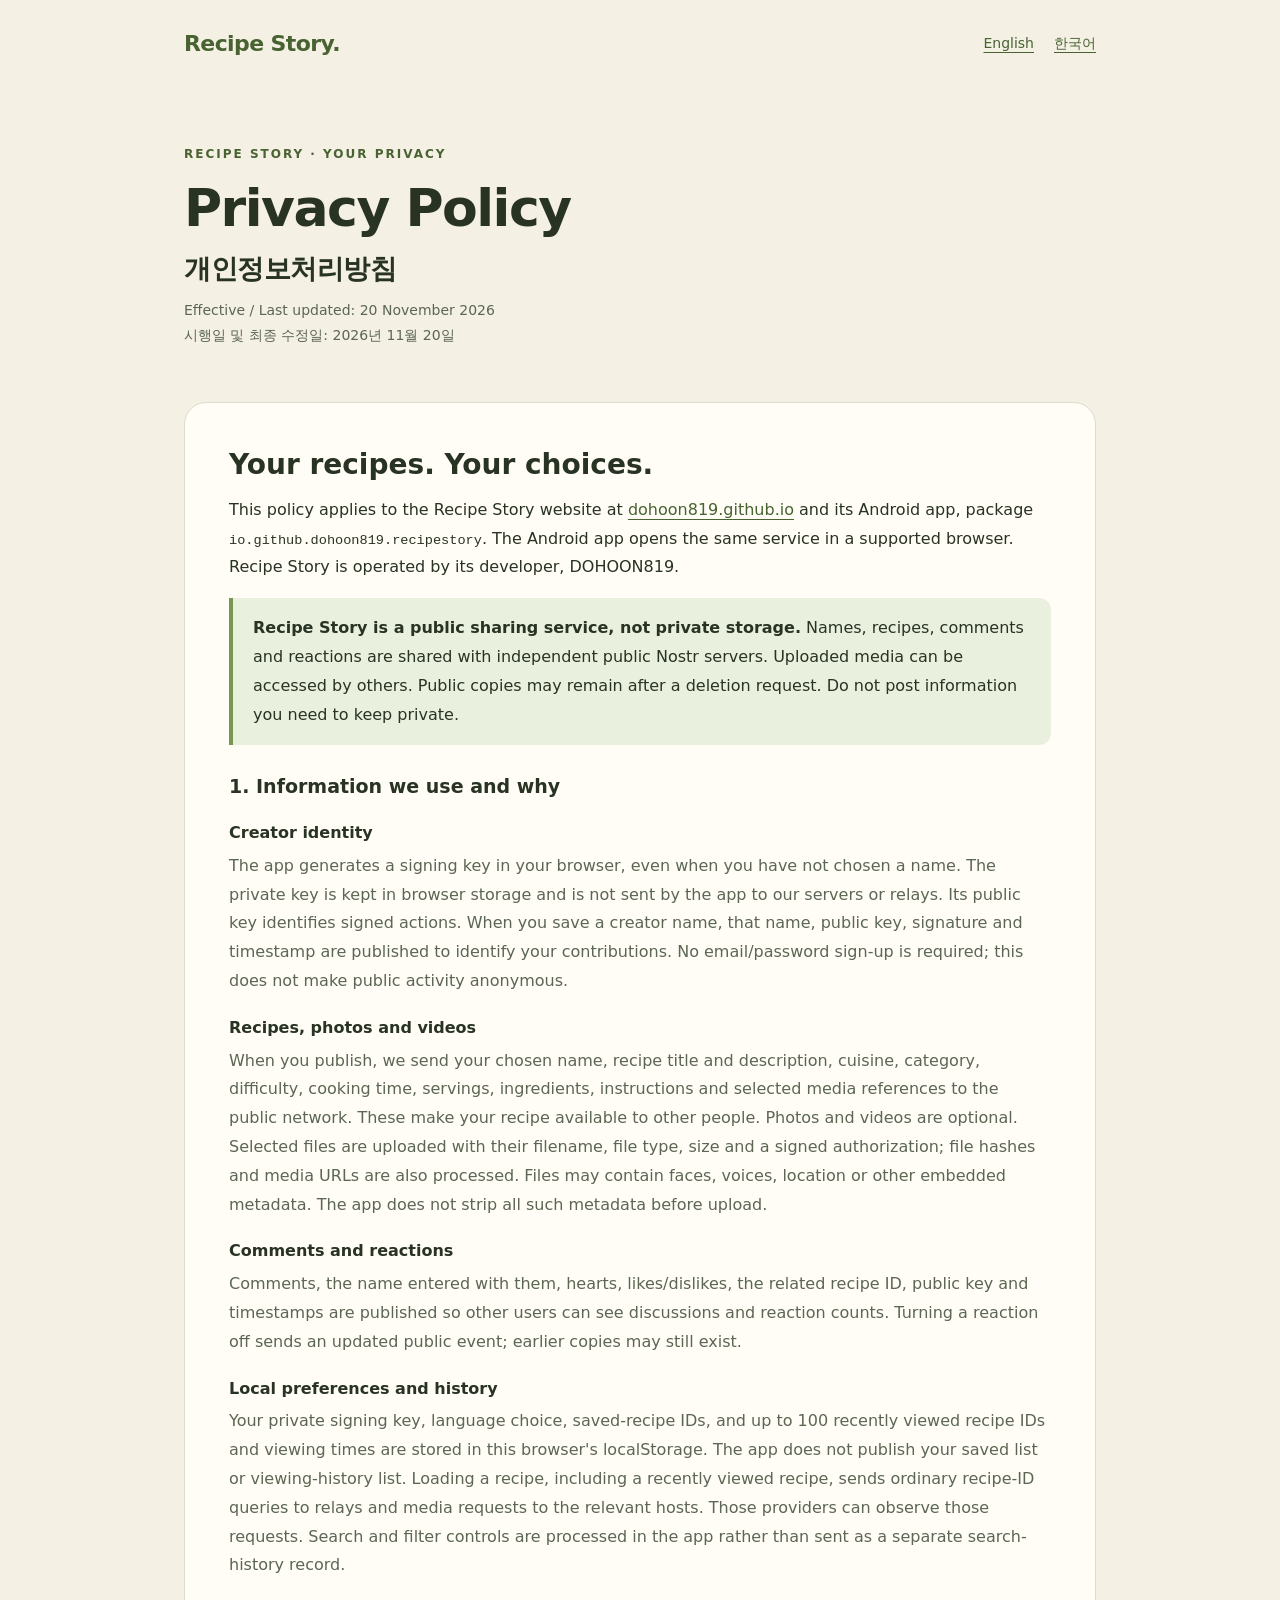
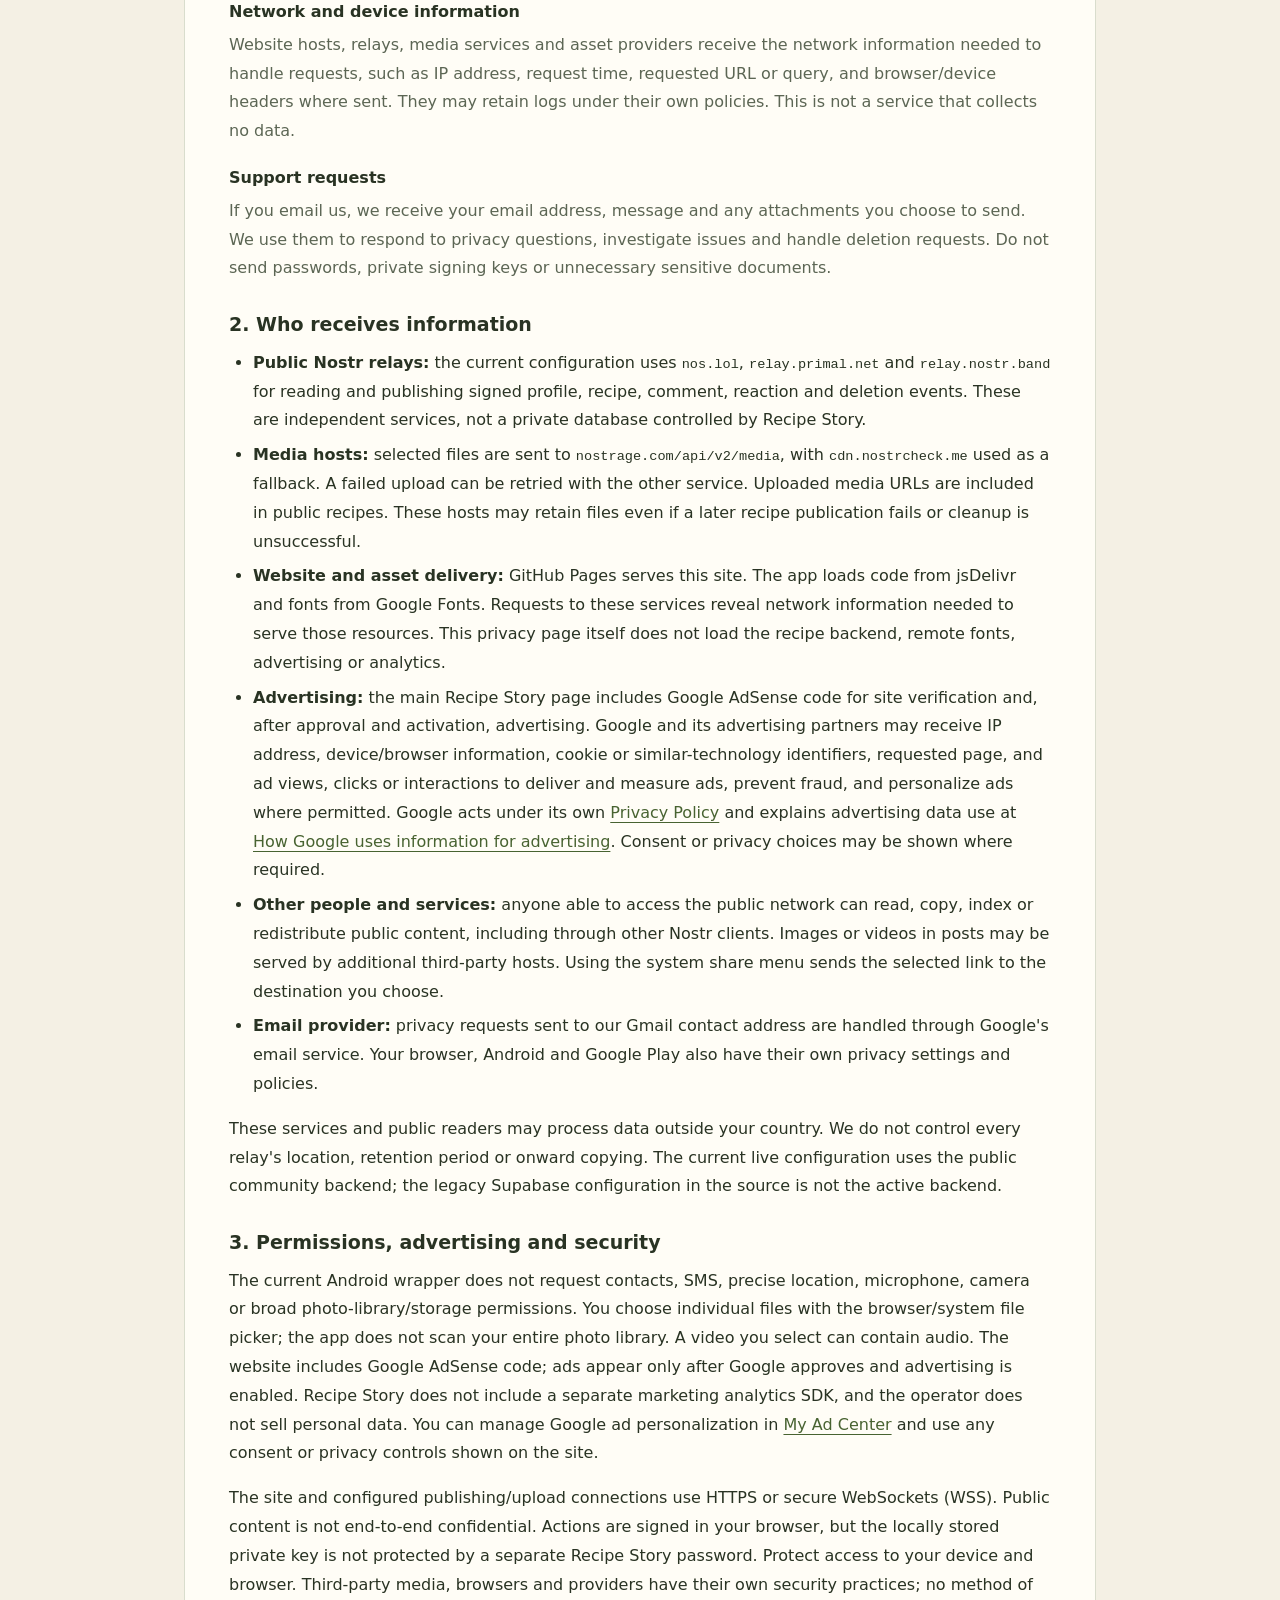
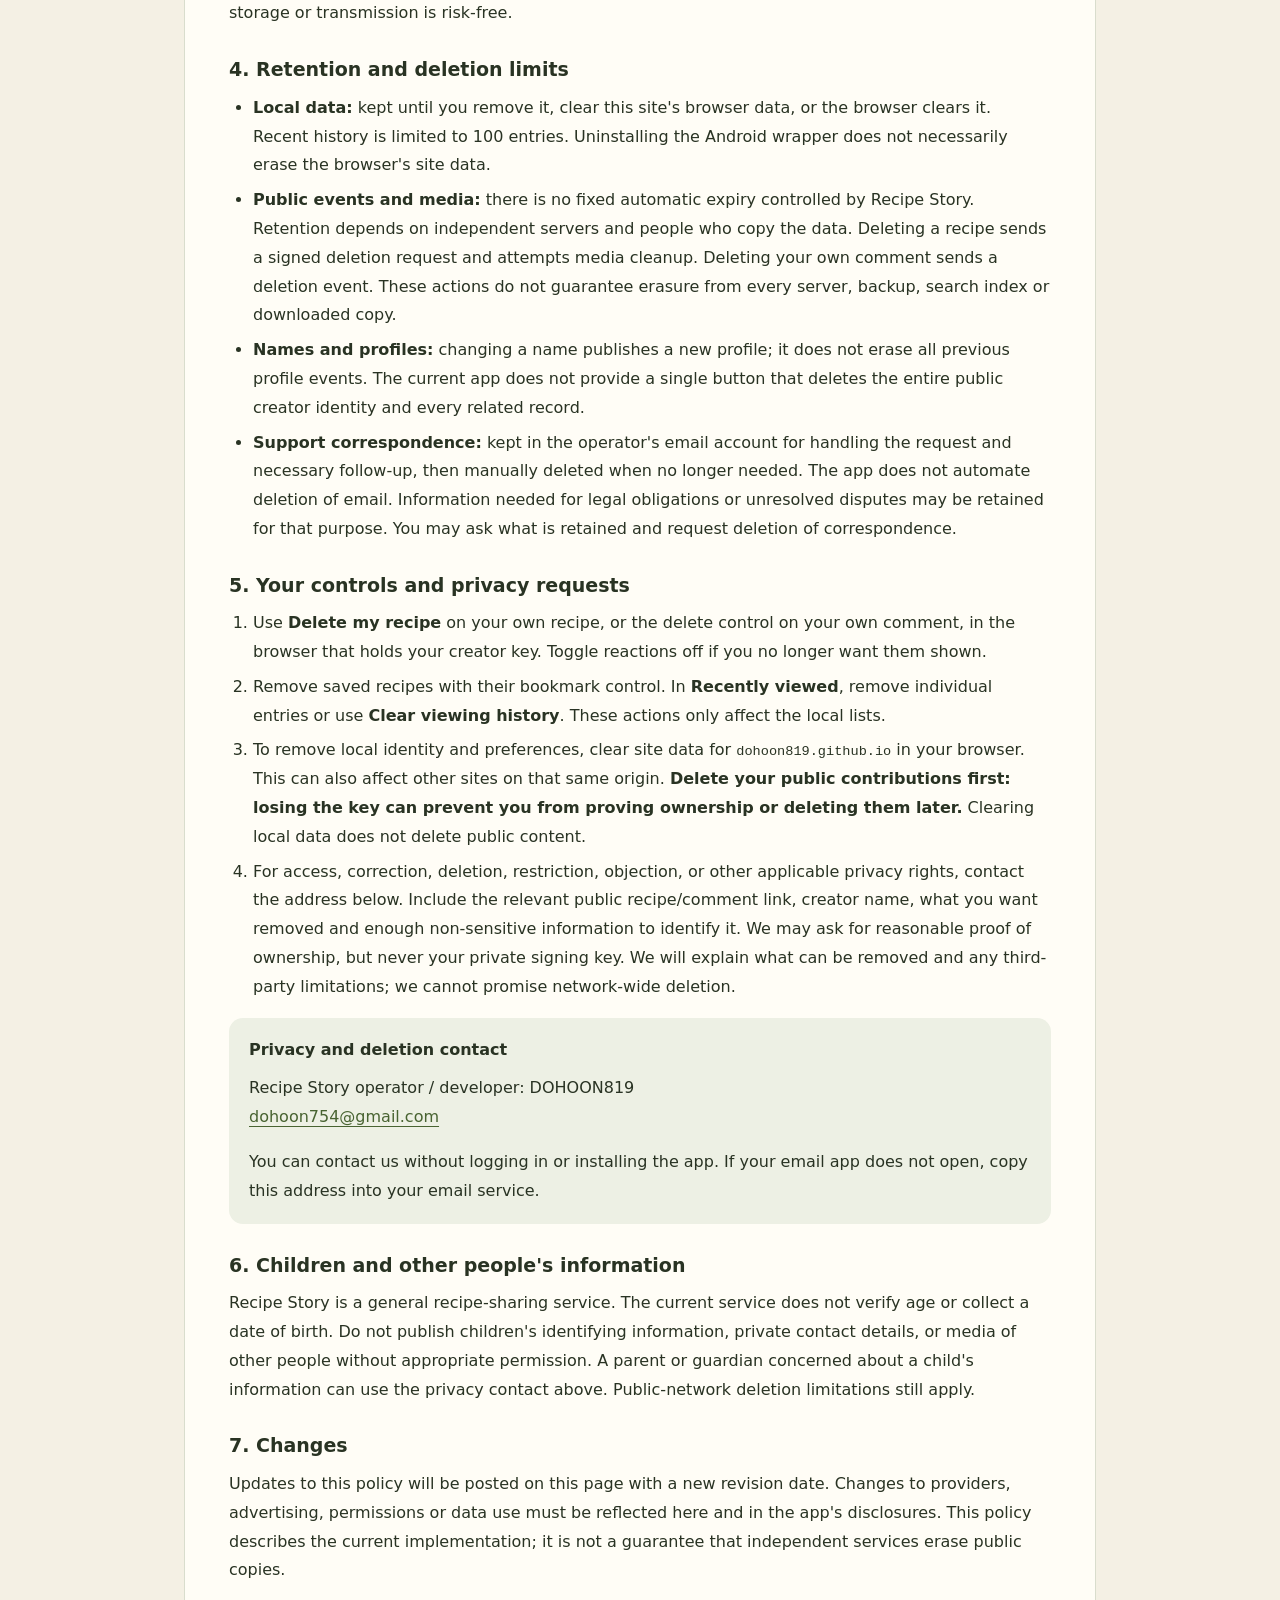
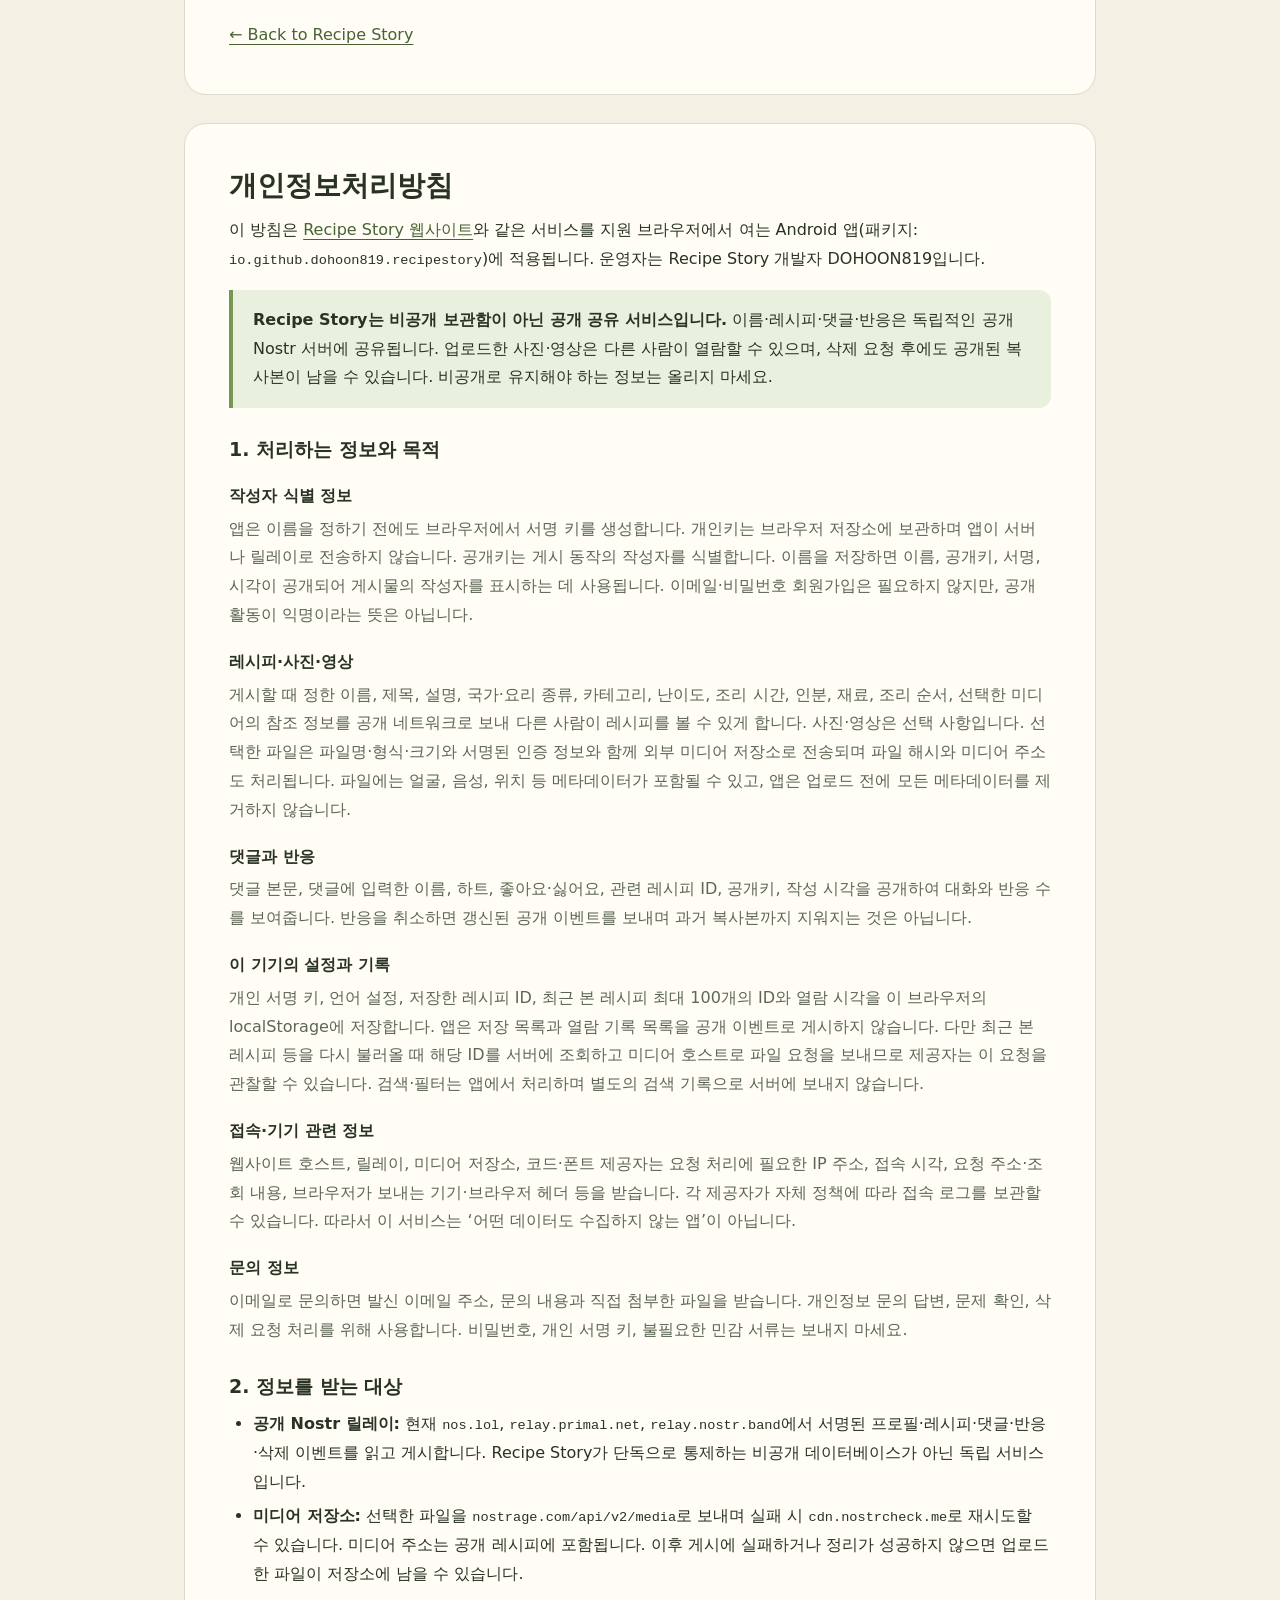
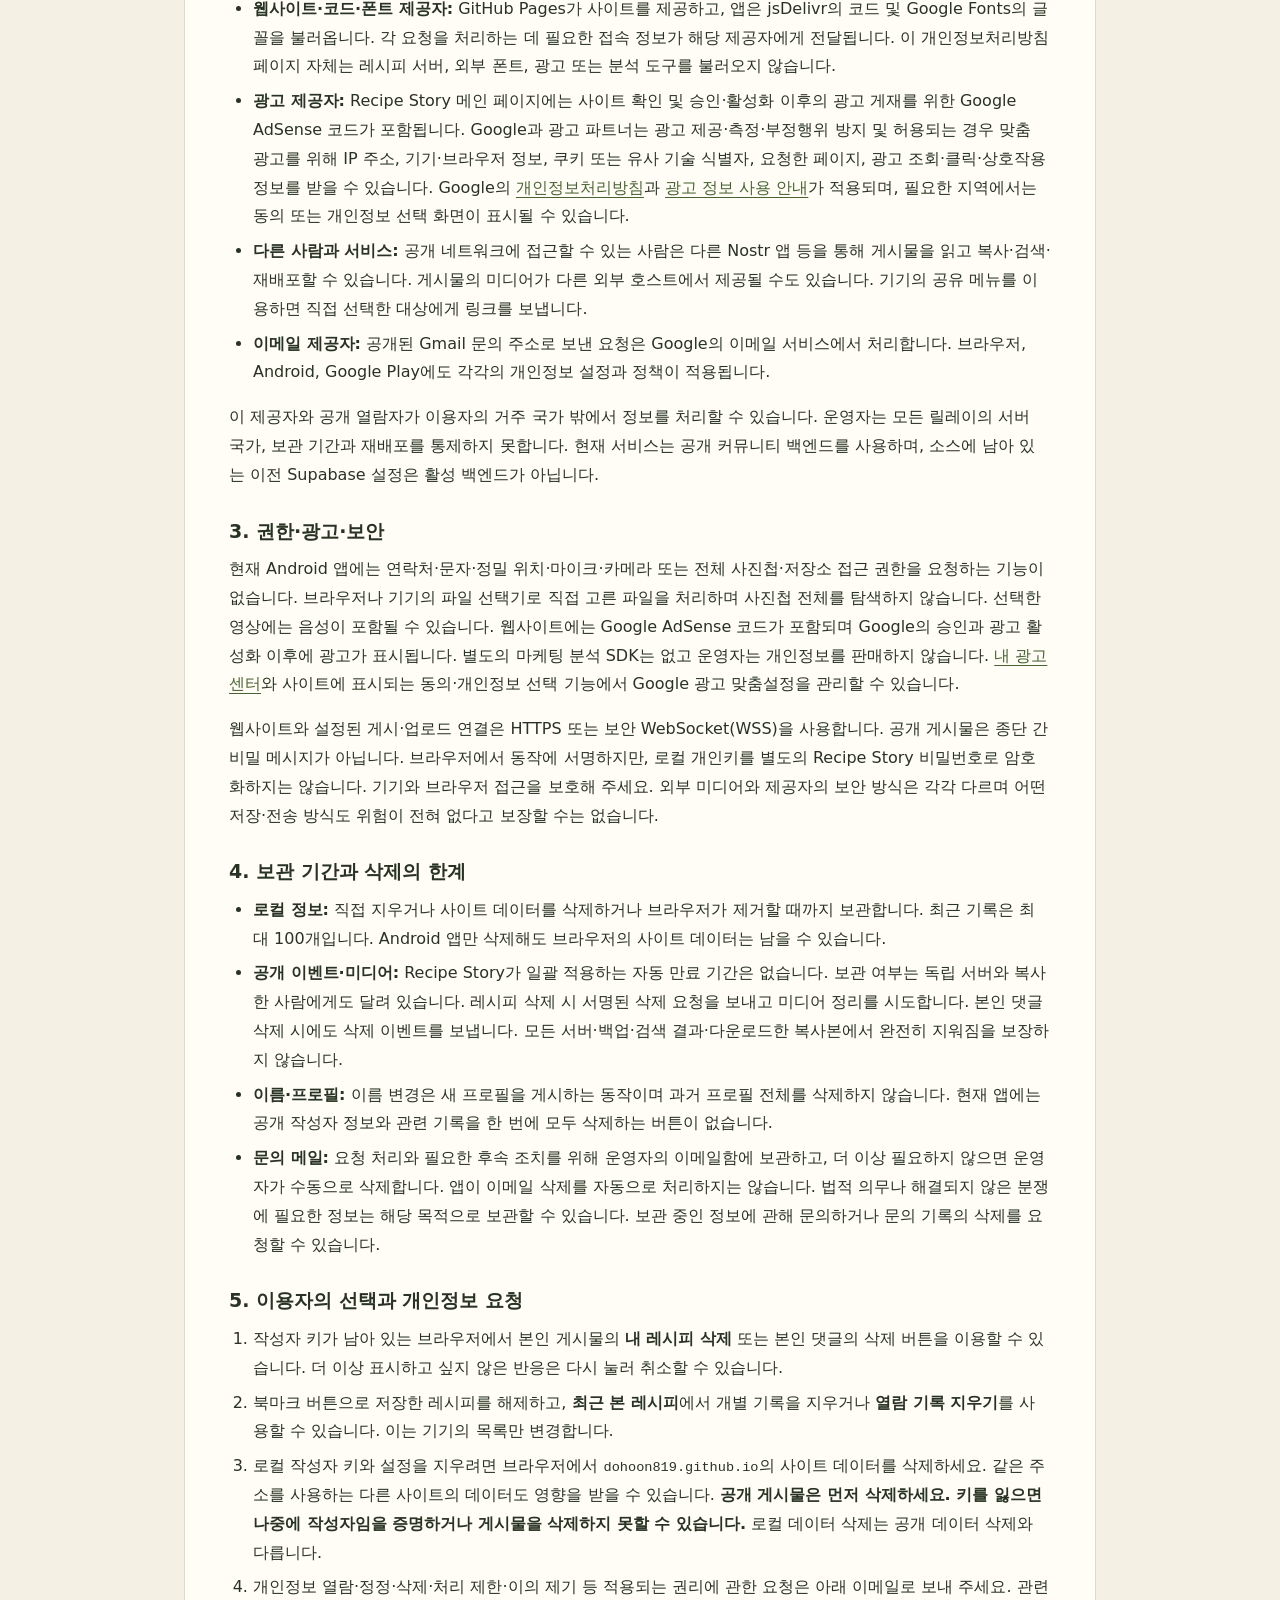
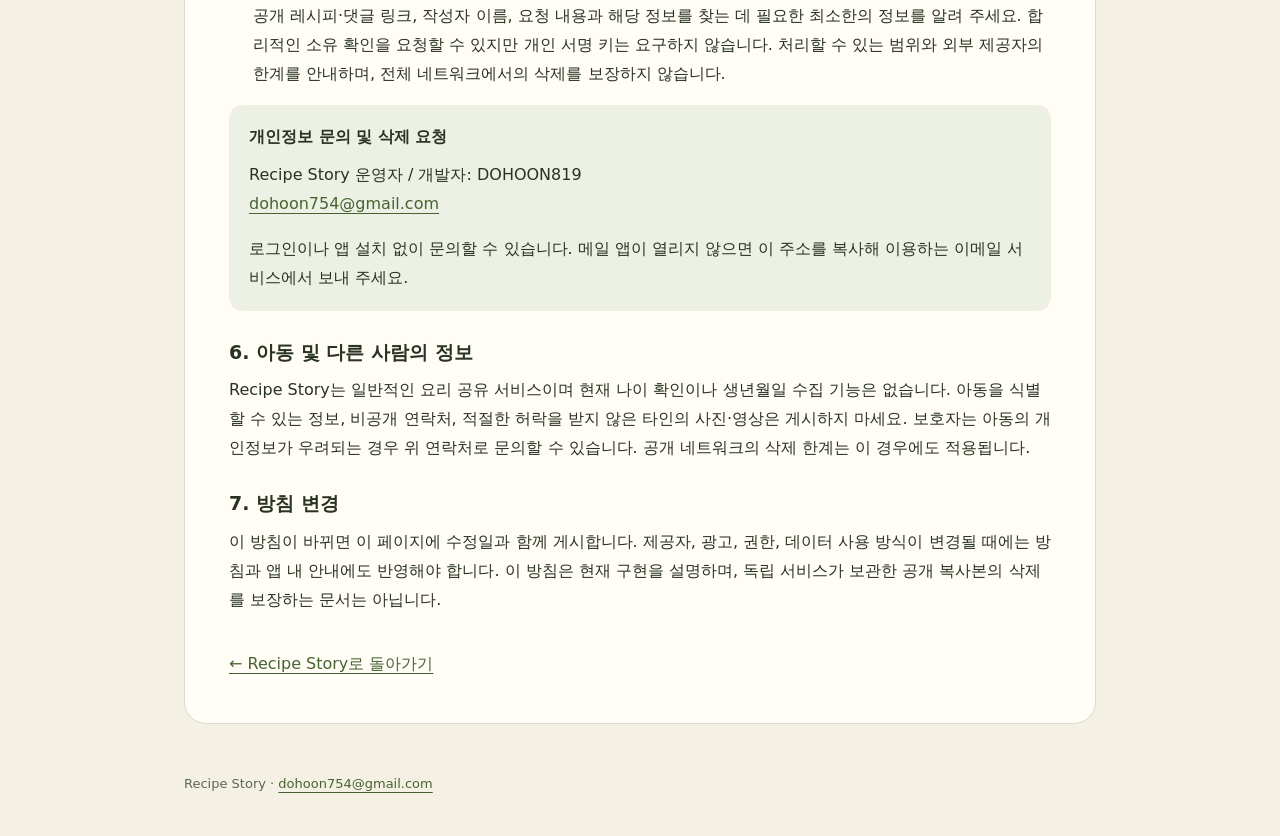
==== commit 77305978: "Connect Recipe Story to Google AdSense" ====
--- a/privacy.html
+++ b/privacy.html
@@ -22,7 +22,7 @@
     <div class="intro">
       <p class="eyebrow">RECIPE STORY · YOUR PRIVACY</p>
       <h1>Privacy Policy<small lang="ko">개인정보처리방침</small></h1>
-      <p class="meta">Effective / Last updated: <time datetime="2026-11-15">15 November 2026</time><br><span lang="ko">시행일 및 최종 수정일: 2026년 11월 15일</span></p>
+      <p class="meta">Effective / Last updated: <time datetime="2026-11-20">20 November 2026</time><br><span lang="ko">시행일 및 최종 수정일: 2026년 11월 20일</span></p>
     </div>
     <article class="policy" id="en" lang="en" aria-labelledby="en-title">
       <h2 id="en-title">Your recipes. Your choices.</h2>
@@ -41,13 +41,14 @@
       <ul>
         <li><strong>Public Nostr relays:</strong> the current configuration uses <code>nos.lol</code>, <code>relay.primal.net</code> and <code>relay.nostr.band</code> for reading and publishing signed profile, recipe, comment, reaction and deletion events. These are independent services, not a private database controlled by Recipe Story.</li>
         <li><strong>Media hosts:</strong> selected files are sent to <code>nostrage.com/api/v2/media</code>, with <code>cdn.nostrcheck.me</code> used as a fallback. A failed upload can be retried with the other service. Uploaded media URLs are included in public recipes. These hosts may retain files even if a later recipe publication fails or cleanup is unsuccessful.</li>
-        <li><strong>Website and asset delivery:</strong> GitHub Pages serves this site. The app loads code from jsDelivr and fonts from Google Fonts. Requests to these services reveal network information needed to serve those resources. This privacy page itself does not load the recipe backend, remote fonts or analytics.</li>
+        <li><strong>Website and asset delivery:</strong> GitHub Pages serves this site. The app loads code from jsDelivr and fonts from Google Fonts. Requests to these services reveal network information needed to serve those resources. This privacy page itself does not load the recipe backend, remote fonts, advertising or analytics.</li>
+        <li><strong>Advertising:</strong> the main Recipe Story page includes Google AdSense code for site verification and, after approval and activation, advertising. Google and its advertising partners may receive IP address, device/browser information, cookie or similar-technology identifiers, requested page, and ad views, clicks or interactions to deliver and measure ads, prevent fraud, and personalize ads where permitted. Google acts under its own <a href="https://policies.google.com/privacy">Privacy Policy</a> and explains advertising data use at <a href="https://policies.google.com/technologies/ads">How Google uses information for advertising</a>. Consent or privacy choices may be shown where required.</li>
         <li><strong>Other people and services:</strong> anyone able to access the public network can read, copy, index or redistribute public content, including through other Nostr clients. Images or videos in posts may be served by additional third-party hosts. Using the system share menu sends the selected link to the destination you choose.</li>
         <li><strong>Email provider:</strong> privacy requests sent to our Gmail contact address are handled through Google's email service. Your browser, Android and Google Play also have their own privacy settings and policies.</li>
       </ul>
       <p>These services and public readers may process data outside your country. We do not control every relay's location, retention period or onward copying. The current live configuration uses the public community backend; the legacy Supabase configuration in the source is not the active backend.</p>
       <h3>3. Permissions, advertising and security</h3>
-      <p>The current Android wrapper does not request contacts, SMS, precise location, microphone, camera or broad photo-library/storage permissions. You choose individual files with the browser/system file picker; the app does not scan your entire photo library. A video you select can contain audio. Recipe Story has no advertising or marketing analytics SDK in this version and the operator does not sell personal data.</p>
+      <p>The current Android wrapper does not request contacts, SMS, precise location, microphone, camera or broad photo-library/storage permissions. You choose individual files with the browser/system file picker; the app does not scan your entire photo library. A video you select can contain audio. The website includes Google AdSense code; ads appear only after Google approves and advertising is enabled. Recipe Story does not include a separate marketing analytics SDK, and the operator does not sell personal data. You can manage Google ad personalization in <a href="https://myadcenter.google.com/">My Ad Center</a> and use any consent or privacy controls shown on the site.</p>
       <p>The site and configured publishing/upload connections use HTTPS or secure WebSockets (WSS). Public content is not end-to-end confidential. Actions are signed in your browser, but the locally stored private key is not protected by a separate Recipe Story password. Protect access to your device and browser. Third-party media, browsers and providers have their own security practices; no method of storage or transmission is risk-free.</p>
       <h3>4. Retention and deletion limits</h3>
       <ul>
@@ -87,13 +88,14 @@
       <ul>
         <li><strong>공개 Nostr 릴레이:</strong> 현재 <code>nos.lol</code>, <code>relay.primal.net</code>, <code>relay.nostr.band</code>에서 서명된 프로필·레시피·댓글·반응·삭제 이벤트를 읽고 게시합니다. Recipe Story가 단독으로 통제하는 비공개 데이터베이스가 아닌 독립 서비스입니다.</li>
         <li><strong>미디어 저장소:</strong> 선택한 파일을 <code>nostrage.com/api/v2/media</code>로 보내며 실패 시 <code>cdn.nostrcheck.me</code>로 재시도할 수 있습니다. 미디어 주소는 공개 레시피에 포함됩니다. 이후 게시에 실패하거나 정리가 성공하지 않으면 업로드한 파일이 저장소에 남을 수 있습니다.</li>
-        <li><strong>웹사이트·코드·폰트 제공자:</strong> GitHub Pages가 사이트를 제공하고, 앱은 jsDelivr의 코드 및 Google Fonts의 글꼴을 불러옵니다. 각 요청을 처리하는 데 필요한 접속 정보가 해당 제공자에게 전달됩니다. 이 개인정보처리방침 페이지 자체는 레시피 서버, 외부 폰트, 분석 도구를 불러오지 않습니다.</li>
+        <li><strong>웹사이트·코드·폰트 제공자:</strong> GitHub Pages가 사이트를 제공하고, 앱은 jsDelivr의 코드 및 Google Fonts의 글꼴을 불러옵니다. 각 요청을 처리하는 데 필요한 접속 정보가 해당 제공자에게 전달됩니다. 이 개인정보처리방침 페이지 자체는 레시피 서버, 외부 폰트, 광고 또는 분석 도구를 불러오지 않습니다.</li>
+        <li><strong>광고 제공자:</strong> Recipe Story 메인 페이지에는 사이트 확인 및 승인·활성화 이후의 광고 게재를 위한 Google AdSense 코드가 포함됩니다. Google과 광고 파트너는 광고 제공·측정·부정행위 방지 및 허용되는 경우 맞춤 광고를 위해 IP 주소, 기기·브라우저 정보, 쿠키 또는 유사 기술 식별자, 요청한 페이지, 광고 조회·클릭·상호작용 정보를 받을 수 있습니다. Google의 <a href="https://policies.google.com/privacy?hl=ko">개인정보처리방침</a>과 <a href="https://policies.google.com/technologies/ads?hl=ko">광고 정보 사용 안내</a>가 적용되며, 필요한 지역에서는 동의 또는 개인정보 선택 화면이 표시될 수 있습니다.</li>
         <li><strong>다른 사람과 서비스:</strong> 공개 네트워크에 접근할 수 있는 사람은 다른 Nostr 앱 등을 통해 게시물을 읽고 복사·검색·재배포할 수 있습니다. 게시물의 미디어가 다른 외부 호스트에서 제공될 수도 있습니다. 기기의 공유 메뉴를 이용하면 직접 선택한 대상에게 링크를 보냅니다.</li>
         <li><strong>이메일 제공자:</strong> 공개된 Gmail 문의 주소로 보낸 요청은 Google의 이메일 서비스에서 처리합니다. 브라우저, Android, Google Play에도 각각의 개인정보 설정과 정책이 적용됩니다.</li>
       </ul>
       <p>이 제공자와 공개 열람자가 이용자의 거주 국가 밖에서 정보를 처리할 수 있습니다. 운영자는 모든 릴레이의 서버 국가, 보관 기간과 재배포를 통제하지 못합니다. 현재 서비스는 공개 커뮤니티 백엔드를 사용하며, 소스에 남아 있는 이전 Supabase 설정은 활성 백엔드가 아닙니다.</p>
       <h3>3. 권한·광고·보안</h3>
-      <p>현재 Android 앱에는 연락처·문자·정밀 위치·마이크·카메라 또는 전체 사진첩·저장소 접근 권한을 요청하는 기능이 없습니다. 브라우저나 기기의 파일 선택기로 직접 고른 파일을 처리하며 사진첩 전체를 탐색하지 않습니다. 선택한 영상에는 음성이 포함될 수 있습니다. 이 버전에 광고·마케팅 분석 SDK는 없으며 운영자는 개인정보를 판매하지 않습니다.</p>
+      <p>현재 Android 앱에는 연락처·문자·정밀 위치·마이크·카메라 또는 전체 사진첩·저장소 접근 권한을 요청하는 기능이 없습니다. 브라우저나 기기의 파일 선택기로 직접 고른 파일을 처리하며 사진첩 전체를 탐색하지 않습니다. 선택한 영상에는 음성이 포함될 수 있습니다. 웹사이트에는 Google AdSense 코드가 포함되며 Google의 승인과 광고 활성화 이후에 광고가 표시됩니다. 별도의 마케팅 분석 SDK는 없고 운영자는 개인정보를 판매하지 않습니다. <a href="https://myadcenter.google.com/?hl=ko">내 광고 센터</a>와 사이트에 표시되는 동의·개인정보 선택 기능에서 Google 광고 맞춤설정을 관리할 수 있습니다.</p>
       <p>웹사이트와 설정된 게시·업로드 연결은 HTTPS 또는 보안 WebSocket(WSS)을 사용합니다. 공개 게시물은 종단 간 비밀 메시지가 아닙니다. 브라우저에서 동작에 서명하지만, 로컬 개인키를 별도의 Recipe Story 비밀번호로 암호화하지는 않습니다. 기기와 브라우저 접근을 보호해 주세요. 외부 미디어와 제공자의 보안 방식은 각각 다르며 어떤 저장·전송 방식도 위험이 전혀 없다고 보장할 수는 없습니다.</p>
       <h3>4. 보관 기간과 삭제의 한계</h3>
       <ul>
